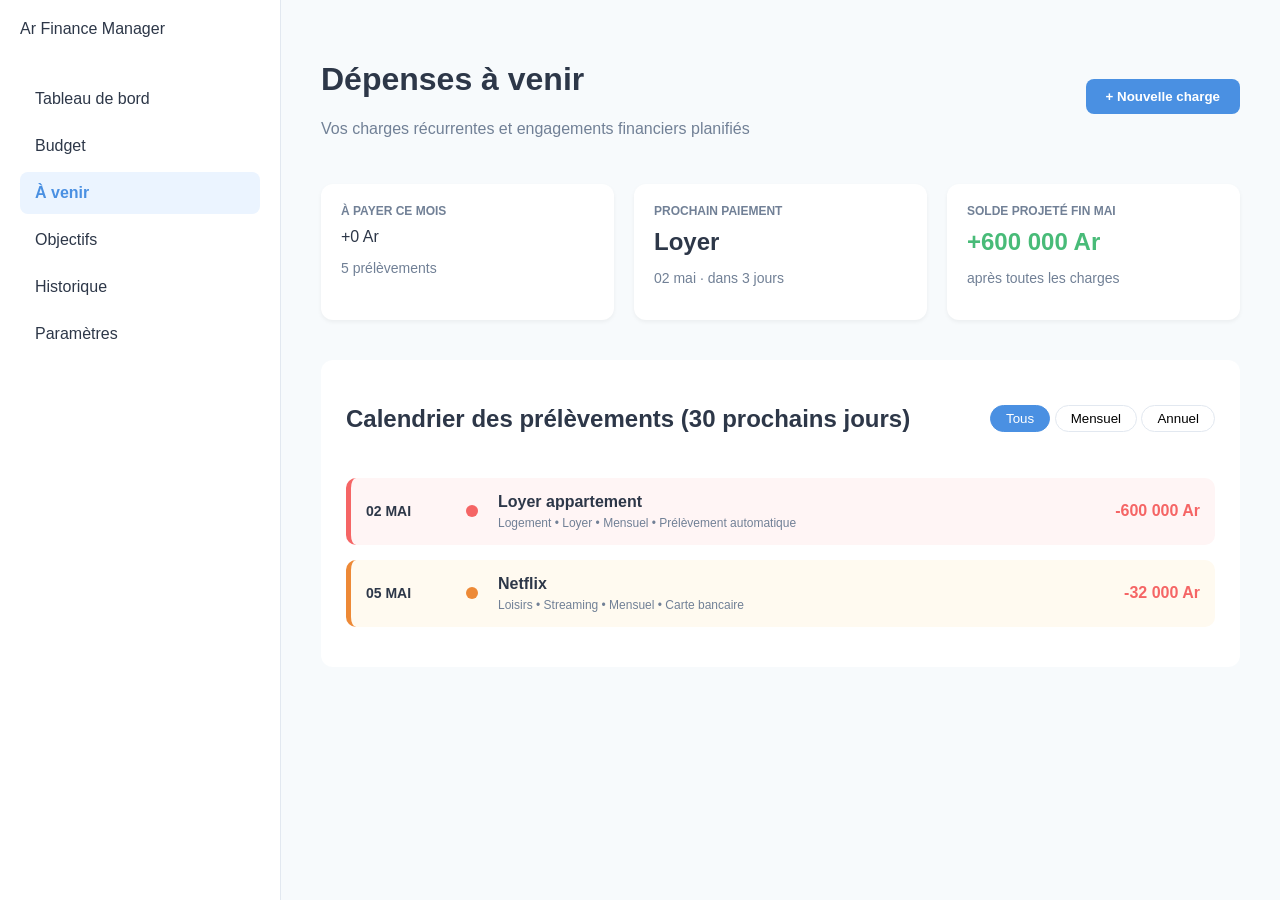
==== Public/Js/avenir/avenir.html @ 729d8e25 "Ajout transactions avec teste a venir" ====
<!DOCTYPE html>
<html lang="en">
<head>
    <meta charset="UTF-8">
    <meta name="viewport" content="width=device-width, initial-scale=1.0">
    <title>Dépenses à venir - Finance Manager</title>
    <link rel="stylesheet" href="avenir.css">
</head>
<body>
    <div class="app-container">
        <nav class="sidebar">
            <div class="logo">Ar Finance Manager</div>
            <ul class="nav-links">
                <li><a href="../../index.html">Tableau de bord</a></li>
                <li><a href="../budget/budget.html">Budget</a></li>
                <li class="active"><a href="./avenir.html">À venir</a></li>
                <li><a href="#">Objectifs</a></li>
                <li><a href="#">Historique</a></li>
                <li><a href="#">Paramètres</a></li>
            </ul>
        </nav>

        <main class="main-content">
            <header class="header">
                <div>
                    <h1>Dépenses à venir</h1>
                    <p class="subtitle">Vos charges récurrentes et engagements financiers planifiés</p>
                </div>
                <button class="btn-primary" id="btn-add-charge">+ Nouvelle charge</button>
            </header>

            <section class="stats-grid">
                <div class="stat-card">
                    <h3>À PAYER CE MOIS</h3>
                    <span id="total-to-pay" class="value">+0 Ar</span>
                    <p class="details" id="count-to-pay">5 prélèvements</p>
                    
                </div>
                <div class="stat-card">
                    <h3>PROCHAIN PAIEMENT</h3>
                    <p class="amount" id="next-payment-name">Loyer</p>
                    <p class="details" id="next-payment-date">02 mai · dans 3 jours</p>
                </div>
                <div class="stat-card">
                    <h3>SOLDE PROJETÉ FIN MAI</h3>
                    <p class="amount success" id="projected-balance">+600 000 Ar</p>
                    <p class="details">après toutes les charges</p>
                </div>
            </section>

            <section class="timeline-container">
                <div class="timeline-header">
                    <h2>Calendrier des prélèvements (30 prochains jours)</h2>
                    <div class="filter-buttons">
                        <button class="active">Tous</button>
                        <button>Mensuel</button>
                        <button>Annuel</button>
                    </div>
                </div>

                <div class="timeline-list" id="upcoming-list">
                    <div class="timeline-item border-red">
                        <div class="date">02 MAI</div>
                        <div class="dot bg-red"></div>
                        <div class="item-info">
                            <h4>Loyer appartement</h4>
                            <p>Logement • Loyer • Mensuel • Prélèvement automatique</p>
                        </div>
                        <div class="item-amount danger">-600 000 Ar</div>
                    </div>

                    <div class="timeline-item border-yellow">
                        <div class="date">05 MAI</div>
                        <div class="dot bg-yellow"></div>
                        <div class="item-info">
                            <h4>Netflix</h4>
                            <p>Loisirs • Streaming • Mensuel • Carte bancaire</p>
                        </div>
                        <div class="item-amount danger">-32 000 Ar</div>
                    </div>
                </div>
            </section>
        </main>
    </div>
</body>
<script src="vnir.js"></script>
</html>
---- Public/Js/avenir/avenir.css ----
:root {
    --bg-color: #f7fafc;
    --sidebar-bg: #ffffff;
    --primary: #4a90e2;
    --success: #48bb78;
    --danger: #f56565;
    --warning: #ed8936;
    --text-main: #2d3748;
    --text-muted: #718096;
}

body {
    font-family: 'Segoe UI', Tahoma, Geneva, Verdana, sans-serif;
    background-color: var(--bg-color);
    margin: 0;
    color: var(--text-main);
}

.app-container { display: flex; min-height: 100vh; }


.sidebar {
    width: 240px;
    background: var(--sidebar-bg);
    padding: 20px;
    border-right: 1px solid #e2e8f0;
}
.nav-links { list-style: none; padding: 0; margin-top: 40px; }
.nav-links li { padding: 12px 15px; border-radius: 8px; margin-bottom: 5px; }
.nav-links li.active { background: #ebf4ff; color: var(--primary); font-weight: bold; }
.nav-links a { text-decoration: none; color: inherit; }


.main-content { flex: 1; padding: 40px; }
.header { display: flex; justify-content: space-between; align-items: center; margin-bottom: 30px; }
.subtitle { color: var(--text-muted); margin-top: 5px; }

.btn-primary {
    background: var(--primary);
    color: white;
    border: none;
    padding: 10px 20px;
    border-radius: 8px;
    cursor: pointer;
    font-weight: bold;
}


.stats-grid { display: grid; grid-template-columns: repeat(3, 1fr); gap: 20px; margin-bottom: 40px; }
.stat-card {
    background: white;
    padding: 20px;
    border-radius: 12px;
    box-shadow: 0 2px 4px rgba(0,0,0,0.05);
}
.stat-card h3 { font-size: 12px; color: var(--text-muted); margin: 0 0 10px 0; }
.amount { font-size: 24px; font-weight: bold; margin: 5px 0; }
.details { font-size: 14px; color: var(--text-muted); }


.timeline-container { background: white; padding: 25px; border-radius: 12px; }
.timeline-header { display: flex; justify-content: space-between; align-items: center; margin-bottom: 25px; }
.filter-buttons button { background: none; border: 1px solid #e2e8f0; padding: 5px 15px; border-radius: 20px; cursor: pointer; }
.filter-buttons button.active { background: var(--primary); color: white; border-color: var(--primary); }

.timeline-item {
    display: flex;
    align-items: center;
    padding: 15px;
    border-radius: 10px;
    margin-bottom: 15px;
    background: #fff;
    border-left: 5px solid transparent;
}
.date { width: 80px; font-weight: bold; font-size: 14px; }
.dot { width: 12px; height: 12px; border-radius: 50%; margin: 0 20px; }
.item-info { flex: 1; }
.item-info h4 { margin: 0; font-size: 16px; }
.item-info p { margin: 5px 0 0 0; font-size: 12px; color: var(--text-muted); }
.item-amount { font-weight: bold; }


.danger { color: var(--danger); }
.success { color: var(--success); }
.bg-red { background: var(--danger); }
.bg-yellow { background: var(--warning); }
.border-red { background: #fff5f5; border-color: var(--danger); }
.border-yellow { background: #fffaf0; border-color: var(--warning); }
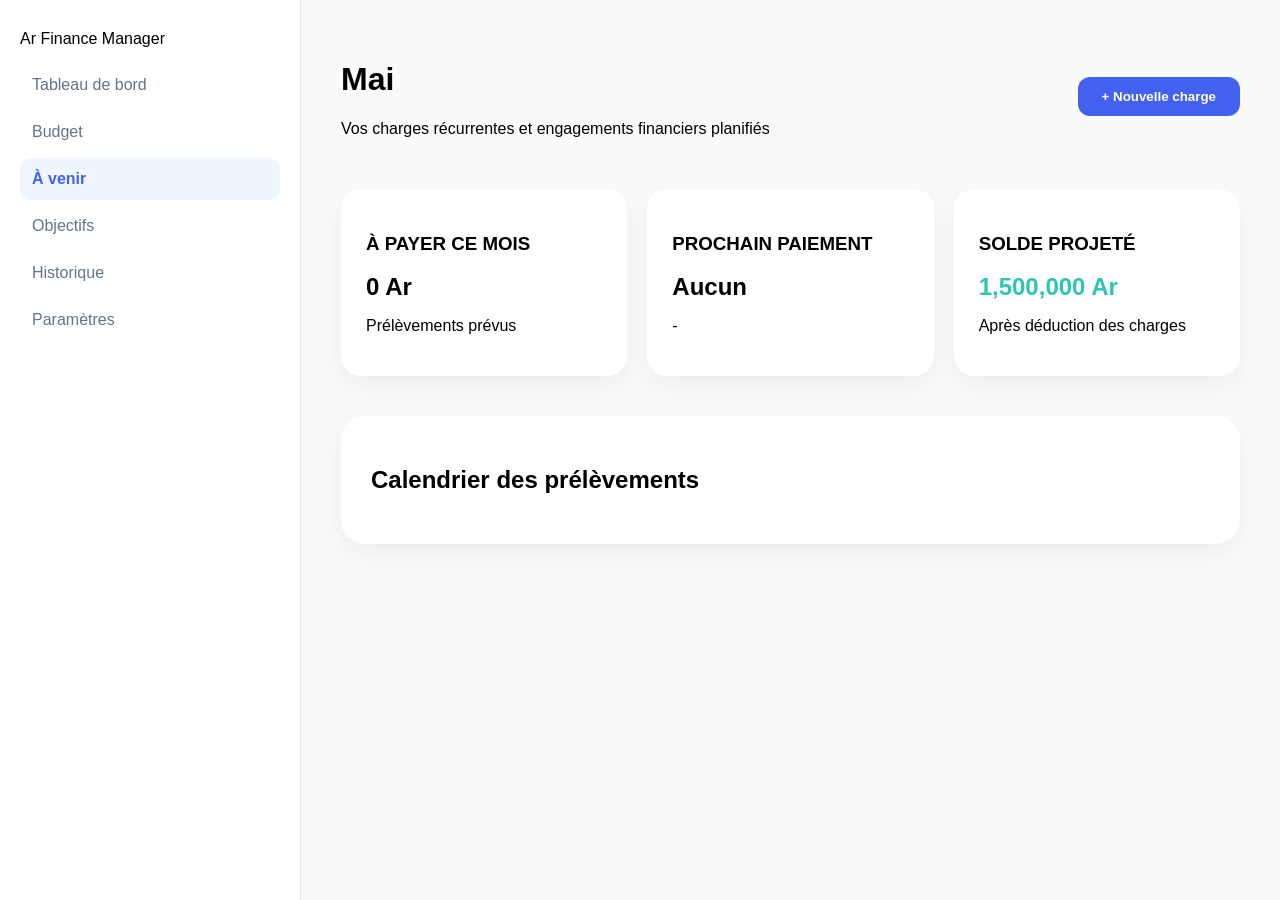
==== commit 9a585e25: "Ajout a venir" ====
--- a/Public/Js/avenir/avenir.html
+++ b/Public/Js/avenir/avenir.html
@@ -1,12 +1,13 @@
 <!DOCTYPE html>
-<html lang="en">
+<html lang="fr">
 <head>
     <meta charset="UTF-8">
     <meta name="viewport" content="width=device-width, initial-scale=1.0">
-    <title>Dépenses à venir - Finance Manager</title>
+    <title>Dépenses à venir - Ar Finance Manager</title>
     <link rel="stylesheet" href="avenir.css">
 </head>
 <body>
+
     <div class="app-container">
         <nav class="sidebar">
             <div class="logo">Ar Finance Manager</div>
@@ -23,7 +24,7 @@
         <main class="main-content">
             <header class="header">
                 <div>
-                    <h1>Dépenses à venir</h1>
+                    <h1 id="current-date">Chargement...</h1>
                     <p class="subtitle">Vos charges récurrentes et engagements financiers planifiés</p>
                 </div>
                 <button class="btn-primary" id="btn-add-charge">+ Nouvelle charge</button>
@@ -32,56 +33,56 @@
             <section class="stats-grid">
                 <div class="stat-card">
                     <h3>À PAYER CE MOIS</h3>
-                    <span id="total-to-pay" class="value">+0 Ar</span>
-                    <p class="details" id="count-to-pay">5 prélèvements</p>
-                    
+                    <span id="total-to-pay" class="value">0 Ar</span>
+                    <p class="details" id="count-to-pay">Prélèvements prévus</p>
                 </div>
                 <div class="stat-card">
                     <h3>PROCHAIN PAIEMENT</h3>
-                    <p class="amount" id="next-payment-name">Loyer</p>
-                    <p class="details" id="next-payment-date">02 mai · dans 3 jours</p>
+                    <p class="amount" id="next-payment-name">Aucun</p>
+                    <p class="details" id="next-payment-date">-</p>
                 </div>
                 <div class="stat-card">
-                    <h3>SOLDE PROJETÉ FIN MAI</h3>
-                    <p class="amount success" id="projected-balance">+600 000 Ar</p>
-                    <p class="details">après toutes les charges</p>
+                    <h3>SOLDE PROJETÉ</h3>
+                    <p class="amount success" id="projected-balance">0 Ar</p>
+                    <p class="details">Après déduction des charges</p>
                 </div>
             </section>
 
             <section class="timeline-container">
                 <div class="timeline-header">
-                    <h2>Calendrier des prélèvements (30 prochains jours)</h2>
-                    <div class="filter-buttons">
-                        <button class="active">Tous</button>
-                        <button>Mensuel</button>
-                        <button>Annuel</button>
-                    </div>
+                    <h2>Calendrier des prélèvements</h2>
                 </div>
-
-                <div class="timeline-list" id="upcoming-list">
-                    <div class="timeline-item border-red">
-                        <div class="date">02 MAI</div>
-                        <div class="dot bg-red"></div>
-                        <div class="item-info">
-                            <h4>Loyer appartement</h4>
-                            <p>Logement • Loyer • Mensuel • Prélèvement automatique</p>
-                        </div>
-                        <div class="item-amount danger">-600 000 Ar</div>
-                    </div>
-
-                    <div class="timeline-item border-yellow">
-                        <div class="date">05 MAI</div>
-                        <div class="dot bg-yellow"></div>
-                        <div class="item-info">
-                            <h4>Netflix</h4>
-                            <p>Loisirs • Streaming • Mensuel • Carte bancaire</p>
-                        </div>
-                        <div class="item-amount danger">-32 000 Ar</div>
-                    </div>
-                </div>
+                <div class="timeline-list" id="upcoming-list"></div>
             </section>
         </main>
     </div>
+
+    <div id="modal-container" class="modal-overlay">
+        <div class="modal-card">
+            <h2>Nouvelle Charge</h2>
+            
+            <div class="input-group">
+                <label>Titre de l'avenir</label>
+                <input type="text" id="in-title" placeholder="Ex: Loyer, Canal+">
+            </div>
+
+            <div class="input-group">
+                <label>Montant (Ar)</label>
+                <input type="number" id="in-amount" placeholder="0">
+            </div>
+
+            <div class="input-group">
+                <label>Catégorie</label>
+                <input type="text" id="in-category" placeholder="Ex: Maison, Loisirs">
+            </div>
+
+            <div class="modal-footer">
+                <button class="btn-secondary" id="btn-modal-close">Annuler</button>
+                <button class="btn-primary" id="btn-modal-save" style="flex:2">Enregistrer</button>
+            </div>
+        </div>
+    </div>
+
+    <script src="avnir.js"></script>
 </body>
-<script src="vnir.js"></script>
 </html>
--- a/Public/Js/avenir/avenir.css
+++ b/Public/Js/avenir/avenir.css
@@ -1,88 +1,65 @@
 :root {
-    --bg-color: #f7fafc;
+    --bg-color: #f8fafc;
     --sidebar-bg: #ffffff;
-    --primary: #4a90e2;
-    --success: #48bb78;
-    --danger: #f56565;
-    --warning: #ed8936;
-    --text-main: #2d3748;
-    --text-muted: #718096;
+    --primary: #4361ee;
+    --success: #2ec4b6;
+    --danger: #e71d36;
+    --text-main: #1e293b;
+    --text-muted: #64748b;
 }
 
 body {
-    font-family: 'Segoe UI', Tahoma, Geneva, Verdana, sans-serif;
+    font-family: 'Segoe UI', Tahoma, sans-serif;
     background-color: var(--bg-color);
     margin: 0;
-    color: var(--text-main);
 }
 
 .app-container { display: flex; min-height: 100vh; }
 
+/* Sidebar */
+.sidebar { width: 260px; background: var(--sidebar-bg); padding: 30px 20px; border-right: 1px solid #e2e8f0; }
+.nav-links { list-style: none; padding: 0; }
+.nav-links li { margin-bottom: 5px; }
+.nav-links a { text-decoration: none; color: var(--text-muted); padding: 12px; display: block; border-radius: 10px; }
+.nav-links li.active a { background: #eff6ff; color: var(--primary); font-weight: bold; }
 
-.sidebar {
-    width: 240px;
-    background: var(--sidebar-bg);
-    padding: 20px;
-    border-right: 1px solid #e2e8f0;
+/* Main Content */
+.main-content { flex: 1; padding: 40px; }
+.header { display: flex; justify-content: space-between; align-items: center; margin-bottom: 35px; }
+
+.btn-primary { background: var(--primary); color: white; border: none; padding: 12px 24px; border-radius: 12px; cursor: pointer; font-weight: 600; }
+.btn-secondary { background: #f1f5f9; color: #64748b; border: none; padding: 12px; border-radius: 12px; cursor: pointer; flex: 1; }
+
+/* Stats */
+.stats-grid { display: grid; grid-template-columns: repeat(3, 1fr); gap: 20px; margin-bottom: 40px; }
+.stat-card { background: white; padding: 25px; border-radius: 20px; box-shadow: 0 10px 25px rgba(0,0,0,0.05); }
+.value, .amount { font-size: 1.5rem; font-weight: 700; display: block; margin: 10px 0; }
+.success { color: var(--success); }
+.danger { color: var(--danger); }
+
+/* Timeline Items */
+.timeline-container { background: white; padding: 30px; border-radius: 24px; box-shadow: 0 10px 25px rgba(0,0,0,0.05); }
+.timeline-item { display: flex; align-items: center; padding: 15px; border-radius: 16px; margin-bottom: 12px; background: #fff; border-left: 5px solid var(--danger); box-shadow: 0 2px 5px rgba(0,0,0,0.02); }
+.date { width: 80px; font-weight: 700; color: var(--text-main); }
+.dot { width: 10px; height: 10px; border-radius: 50%; margin: 0 20px; }
+.bg-red { background: var(--danger); }
+.item-info { flex: 1; }
+.item-info h4 { margin: 0; }
+.item-info p { margin: 4px 0 0; font-size: 0.8rem; color: var(--text-muted); }
+
+/* MODAL DESIGN */
+.modal-overlay {
+    display: none;
+    position: fixed;
+    top: 0; left: 0; width: 100%; height: 100%;
+    background: rgba(0,0,0,0.5);
+    backdrop-filter: blur(4px);
+    z-index: 1000;
+    justify-content: center;
+    align-items: center;
 }
-.nav-links { list-style: none; padding: 0; margin-top: 40px; }
-.nav-links li { padding: 12px 15px; border-radius: 8px; margin-bottom: 5px; }
-.nav-links li.active { background: #ebf4ff; color: var(--primary); font-weight: bold; }
-.nav-links a { text-decoration: none; color: inherit; }
-
-
-.main-content { flex: 1; padding: 40px; }
-.header { display: flex; justify-content: space-between; align-items: center; margin-bottom: 30px; }
-.subtitle { color: var(--text-muted); margin-top: 5px; }
-
-.btn-primary {
-    background: var(--primary);
-    color: white;
-    border: none;
-    padding: 10px 20px;
-    border-radius: 8px;
-    cursor: pointer;
-    font-weight: bold;
-}
-
-
-.stats-grid { display: grid; grid-template-columns: repeat(3, 1fr); gap: 20px; margin-bottom: 40px; }
-.stat-card {
-    background: white;
-    padding: 20px;
-    border-radius: 12px;
-    box-shadow: 0 2px 4px rgba(0,0,0,0.05);
-}
-.stat-card h3 { font-size: 12px; color: var(--text-muted); margin: 0 0 10px 0; }
-.amount { font-size: 24px; font-weight: bold; margin: 5px 0; }
-.details { font-size: 14px; color: var(--text-muted); }
-
-
-.timeline-container { background: white; padding: 25px; border-radius: 12px; }
-.timeline-header { display: flex; justify-content: space-between; align-items: center; margin-bottom: 25px; }
-.filter-buttons button { background: none; border: 1px solid #e2e8f0; padding: 5px 15px; border-radius: 20px; cursor: pointer; }
-.filter-buttons button.active { background: var(--primary); color: white; border-color: var(--primary); }
-
-.timeline-item {
-    display: flex;
-    align-items: center;
-    padding: 15px;
-    border-radius: 10px;
-    margin-bottom: 15px;
-    background: #fff;
-    border-left: 5px solid transparent;
-}
-.date { width: 80px; font-weight: bold; font-size: 14px; }
-.dot { width: 12px; height: 12px; border-radius: 50%; margin: 0 20px; }
-.item-info { flex: 1; }
-.item-info h4 { margin: 0; font-size: 16px; }
-.item-info p { margin: 5px 0 0 0; font-size: 12px; color: var(--text-muted); }
-.item-amount { font-weight: bold; }
-
-
-.danger { color: var(--danger); }
-.success { color: var(--success); }
-.bg-red { background: var(--danger); }
-.bg-yellow { background: var(--warning); }
-.border-red { background: #fff5f5; border-color: var(--danger); }
-.border-yellow { background: #fffaf0; border-color: var(--warning); }+.modal-card { background: white; padding: 30px; border-radius: 24px; width: 350px; }
+.input-group { margin-bottom: 15px; }
+.input-group label { display: block; font-size: 0.8rem; margin-bottom: 5px; color: var(--text-muted); }
+.input-group input { width: 100%; padding: 12px; border: 1px solid #e2e8f0; border-radius: 10px; box-sizing: border-box; }
+.modal-footer { display: flex; gap: 10px; margin-top: 25px; }
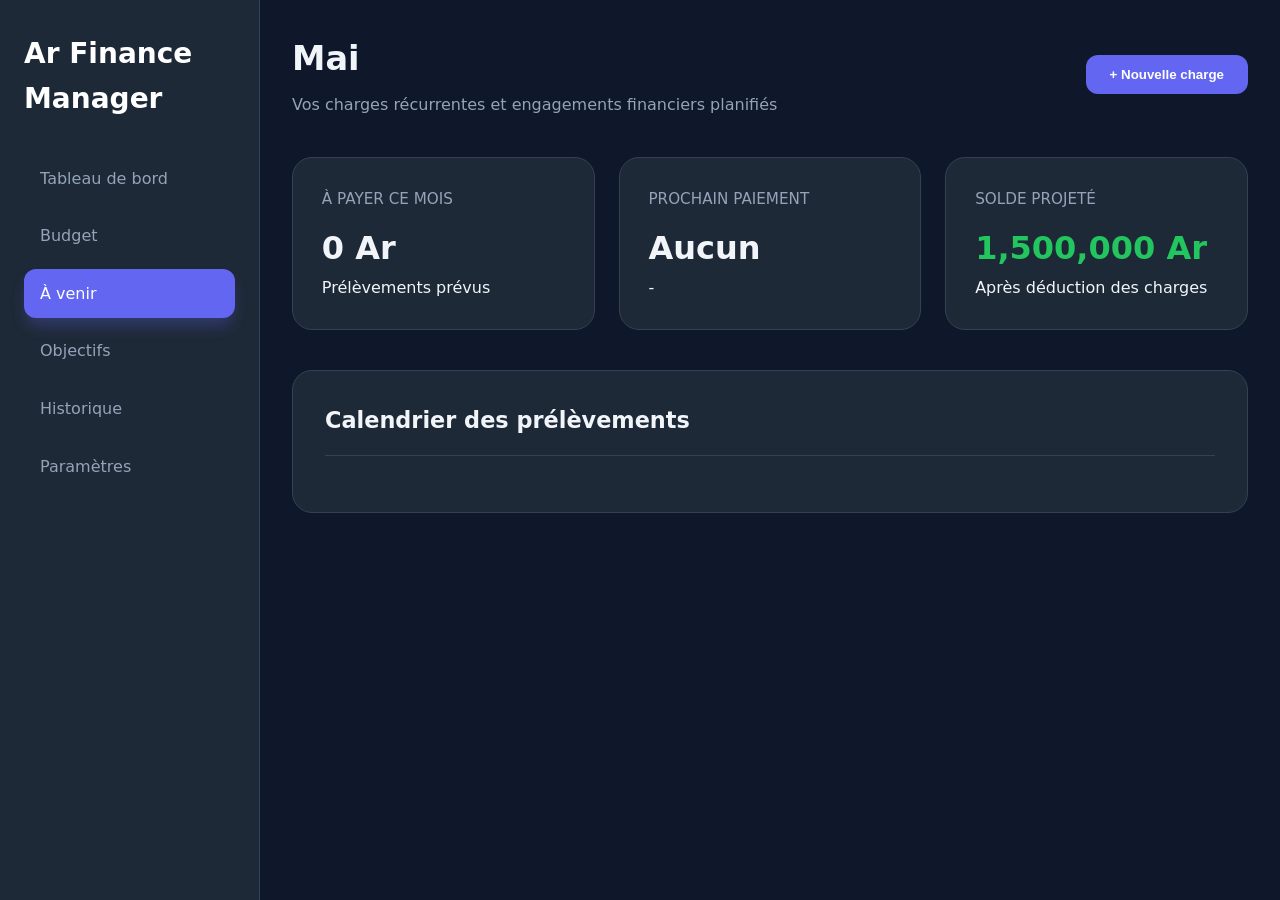
==== commit e931cdd7: "Mise a jour de tableau de bord et responsive de avenir" ====
--- a/Public/Js/avenir/avenir.html
+++ b/Public/Js/avenir/avenir.html
@@ -1,5 +1,5 @@
 <!DOCTYPE html>
-<html lang="fr">
+<html lang="en">
 <head>
     <meta charset="UTF-8">
     <meta name="viewport" content="width=device-width, initial-scale=1.0">
@@ -15,9 +15,9 @@
                 <li><a href="../../index.html">Tableau de bord</a></li>
                 <li><a href="../budget/budget.html">Budget</a></li>
                 <li class="active"><a href="./avenir.html">À venir</a></li>
-                <li><a href="#">Objectifs</a></li>
-                <li><a href="#">Historique</a></li>
-                <li><a href="#">Paramètres</a></li>
+                <li><a href="../goals/goal.html">Objectifs</a></li>
+                <li><a href="../history/history.html">Historique</a></li>
+                <li><a href="../history/settings/setting.html">Paramètres</a></li>
             </ul>
         </nav>
 
--- a/Public/Js/avenir/avenir.css
+++ b/Public/Js/avenir/avenir.css
@@ -1,65 +1,317 @@
 :root {
-    --bg-color: #f8fafc;
-    --sidebar-bg: #ffffff;
-    --primary: #4361ee;
-    --success: #2ec4b6;
-    --danger: #e71d36;
-    --text-main: #1e293b;
-    --text-muted: #64748b;
+    --primary: #6366f1;
+    --primary-dark: #4f46e5;
+    --success: #22c55e;
+    --danger: #ef4444;
+    --warning: #eab308;
+    --purple: #a855f7;
+    
+    --bg: #0f172a;
+    --card-bg: #1e2937;
+    --text: #f1f5f9;
+    --text-muted: #94a3b8;
+    --border: #334155;
+}
+
+* {
+    margin: 0;
+    padding: 0;
+    box-sizing: border-box;
 }
 
 body {
-    font-family: 'Segoe UI', Tahoma, sans-serif;
-    background-color: var(--bg-color);
-    margin: 0;
-}
-
-.app-container { display: flex; min-height: 100vh; }
-
-/* Sidebar */
-.sidebar { width: 260px; background: var(--sidebar-bg); padding: 30px 20px; border-right: 1px solid #e2e8f0; }
-.nav-links { list-style: none; padding: 0; }
-.nav-links li { margin-bottom: 5px; }
-.nav-links a { text-decoration: none; color: var(--text-muted); padding: 12px; display: block; border-radius: 10px; }
-.nav-links li.active a { background: #eff6ff; color: var(--primary); font-weight: bold; }
-
-/* Main Content */
-.main-content { flex: 1; padding: 40px; }
-.header { display: flex; justify-content: space-between; align-items: center; margin-bottom: 35px; }
-
-.btn-primary { background: var(--primary); color: white; border: none; padding: 12px 24px; border-radius: 12px; cursor: pointer; font-weight: 600; }
-.btn-secondary { background: #f1f5f9; color: #64748b; border: none; padding: 12px; border-radius: 12px; cursor: pointer; flex: 1; }
-
-/* Stats */
-.stats-grid { display: grid; grid-template-columns: repeat(3, 1fr); gap: 20px; margin-bottom: 40px; }
-.stat-card { background: white; padding: 25px; border-radius: 20px; box-shadow: 0 10px 25px rgba(0,0,0,0.05); }
-.value, .amount { font-size: 1.5rem; font-weight: 700; display: block; margin: 10px 0; }
-.success { color: var(--success); }
-.danger { color: var(--danger); }
-
-/* Timeline Items */
-.timeline-container { background: white; padding: 30px; border-radius: 24px; box-shadow: 0 10px 25px rgba(0,0,0,0.05); }
-.timeline-item { display: flex; align-items: center; padding: 15px; border-radius: 16px; margin-bottom: 12px; background: #fff; border-left: 5px solid var(--danger); box-shadow: 0 2px 5px rgba(0,0,0,0.02); }
-.date { width: 80px; font-weight: 700; color: var(--text-main); }
-.dot { width: 10px; height: 10px; border-radius: 50%; margin: 0 20px; }
-.bg-red { background: var(--danger); }
-.item-info { flex: 1; }
-.item-info h4 { margin: 0; }
-.item-info p { margin: 4px 0 0; font-size: 0.8rem; color: var(--text-muted); }
-
-/* MODAL DESIGN */
+    font-family: 'Segoe UI', system-ui, sans-serif;
+    background: var(--bg);
+    color: var(--text);
+    line-height: 1.6;
+}
+
+/* ===================== CONTAINER ===================== */
+.app-container {
+    display: flex;
+    min-height: 100vh;
+}
+
+/* ===================== SIDEBAR ===================== */
+.sidebar {
+    width: 260px;
+    background: #1e2937;
+    padding: 2rem 1.5rem;
+    border-right: 1px solid var(--border);
+    flex-shrink: 0;
+}
+
+.logo {
+    font-size: 1.75rem;
+    font-weight: 700;
+    margin-bottom: 2rem;
+    color: white;
+}
+
+.nav-links {
+    list-style: none;
+}
+
+.nav-links li {
+    margin-bottom: 8px;
+}
+
+.nav-links a {
+    display: block;
+    padding: 12px 16px;
+    color: var(--text-muted);
+    text-decoration: none;
+    border-radius: 12px;
+    font-weight: 500;
+    transition: all 0.3s ease;
+}
+
+.nav-links a:hover {
+    background: rgba(99, 102, 241, 0.15);
+    color: var(--primary);
+}
+
+.nav-links .active a {
+    background: var(--primary);
+    color: white;
+    box-shadow: 0 10px 15px -3px rgba(99, 102, 241, 0.3);
+}
+
+/* ===================== MAIN CONTENT ===================== */
+.main-content {
+    flex: 1;
+    padding: 2rem;
+    overflow-y: auto;
+}
+
+.header {
+    display: flex;
+    justify-content: space-between;
+    align-items: center;
+    margin-bottom: 2.5rem;
+    flex-wrap: wrap;
+    gap: 1rem;
+}
+
+.header h1 {
+    font-size: 2.1rem;
+    font-weight: 700;
+}
+
+.subtitle {
+    color: var(--text-muted);
+    margin-top: 6px;
+}
+
+.btn-primary {
+    background: var(--primary);
+    color: white;
+    border: none;
+    padding: 12px 24px;
+    border-radius: 12px;
+    font-weight: 600;
+    cursor: pointer;
+    transition: all 0.3s ease;
+}
+
+.btn-primary:hover {
+    background: var(--primary-dark);
+    transform: translateY(-2px);
+}
+
+/* ===================== STATS GRID ===================== */
+.stats-grid {
+    display: grid;
+    grid-template-columns: repeat(auto-fit, minmax(280px, 1fr));
+    gap: 1.5rem;
+    margin-bottom: 2.5rem;
+}
+
+.stat-card {
+    background: var(--card-bg);
+    border-radius: 20px;
+    padding: 1.8rem;
+    border: 1px solid var(--border);
+    transition: transform 0.3s ease;
+}
+
+.stat-card:hover {
+    transform: translateY(-6px);
+}
+
+.stat-card h3 {
+    font-size: 0.95rem;
+    color: var(--text-muted);
+    margin-bottom: 12px;
+    font-weight: 500;
+}
+
+.value, .amount {
+    font-size: 2rem;
+    font-weight: 700;
+    display: block;
+}
+
+.success {
+    color: var(--success);
+}
+
+/* ===================== TIMELINE ===================== */
+.timeline-container {
+    background: var(--card-bg);
+    border-radius: 20px;
+    padding: 2rem;
+    border: 1px solid var(--border);
+}
+
+.timeline-header {
+    margin-bottom: 1.5rem;
+    border-bottom: 1px solid var(--border);
+    padding-bottom: 1rem;
+}
+
+.timeline-header h2 {
+    font-size: 1.4rem;
+}
+
+.timeline-list {
+    display: flex;
+    flex-direction: column;
+    gap: 1rem;
+}
+
+/* Item Timeline */
+.timeline-item {
+    display: flex;
+    align-items: center;
+    gap: 1.2rem;
+    padding: 1rem;
+    background: rgba(15, 23, 42, 0.6);
+    border-radius: 16px;
+    border-left: 5px solid var(--primary);
+    transition: all 0.3s ease;
+}
+
+.timeline-item:hover {
+    transform: translateX(8px);
+    background: rgba(99, 102, 241, 0.1);
+}
+
+.timeline-date {
+    min-width: 90px;
+    text-align: center;
+    font-weight: 600;
+    color: var(--text-muted);
+}
+
+.timeline-content {
+    flex: 1;
+}
+
+.timeline-title {
+    font-weight: 600;
+    margin-bottom: 4px;
+}
+
+.timeline-category {
+    font-size: 0.9rem;
+    color: var(--text-muted);
+}
+
+.timeline-amount {
+    font-weight: 700;
+    font-size: 1.25rem;
+}
+
+/* ===================== MODAL ===================== */
 .modal-overlay {
+    position: fixed;
+    top: 0;
+    left: 0;
+    width: 100%;
+    height: 100%;
+    background: rgba(0, 0, 0, 0.8);
     display: none;
-    position: fixed;
-    top: 0; left: 0; width: 100%; height: 100%;
-    background: rgba(0,0,0,0.5);
-    backdrop-filter: blur(4px);
+    align-items: center;
+    justify-content: center;
     z-index: 1000;
-    justify-content: center;
-    align-items: center;
-}
-.modal-card { background: white; padding: 30px; border-radius: 24px; width: 350px; }
-.input-group { margin-bottom: 15px; }
-.input-group label { display: block; font-size: 0.8rem; margin-bottom: 5px; color: var(--text-muted); }
-.input-group input { width: 100%; padding: 12px; border: 1px solid #e2e8f0; border-radius: 10px; box-sizing: border-box; }
-.modal-footer { display: flex; gap: 10px; margin-top: 25px; }+}
+
+.modal-card {
+    background: var(--card-bg);
+    border-radius: 20px;
+    width: 100%;
+    max-width: 420px;
+    padding: 2rem;
+    border: 1px solid var(--border);
+}
+
+.modal-card h2 {
+    margin-bottom: 1.5rem;
+    font-size: 1.5rem;
+}
+
+.input-group {
+    margin-bottom: 1.4rem;
+}
+
+.input-group label {
+    display: block;
+    margin-bottom: 8px;
+    color: var(--text-muted);
+    font-size: 0.95rem;
+}
+
+.input-group input {
+    width: 100%;
+    padding: 14px 16px;
+    background: #0f172a;
+    border: 1px solid var(--border);
+    border-radius: 12px;
+    color: var(--text);
+    font-size: 1rem;
+}
+
+.input-group input:focus {
+    outline: none;
+    border-color: var(--primary);
+    box-shadow: 0 0 0 3px rgba(99, 102, 241, 0.2);
+}
+
+.modal-footer {
+    display: flex;
+    gap: 12px;
+    margin-top: 2rem;
+}
+
+.btn-secondary {
+    background: transparent;
+    color: var(--text-muted);
+    border: 1px solid var(--border);
+    padding: 12px 24px;
+    border-radius: 12px;
+    cursor: pointer;
+    font-weight: 500;
+}
+
+.btn-secondary:hover {
+    background: rgba(255,255,255,0.08);
+}
+
+/* ===================== RESPONSIVE ===================== */
+@media (max-width: 768px) {
+    .sidebar {
+        width: 100%;
+        height: auto;
+        padding: 1rem;
+        flex-direction: row;
+    }
+    
+    .main-content {
+        padding: 1.5rem;
+    }
+    
+    .stats-grid {
+        grid-template-columns: 1fr;
+    }
+}
